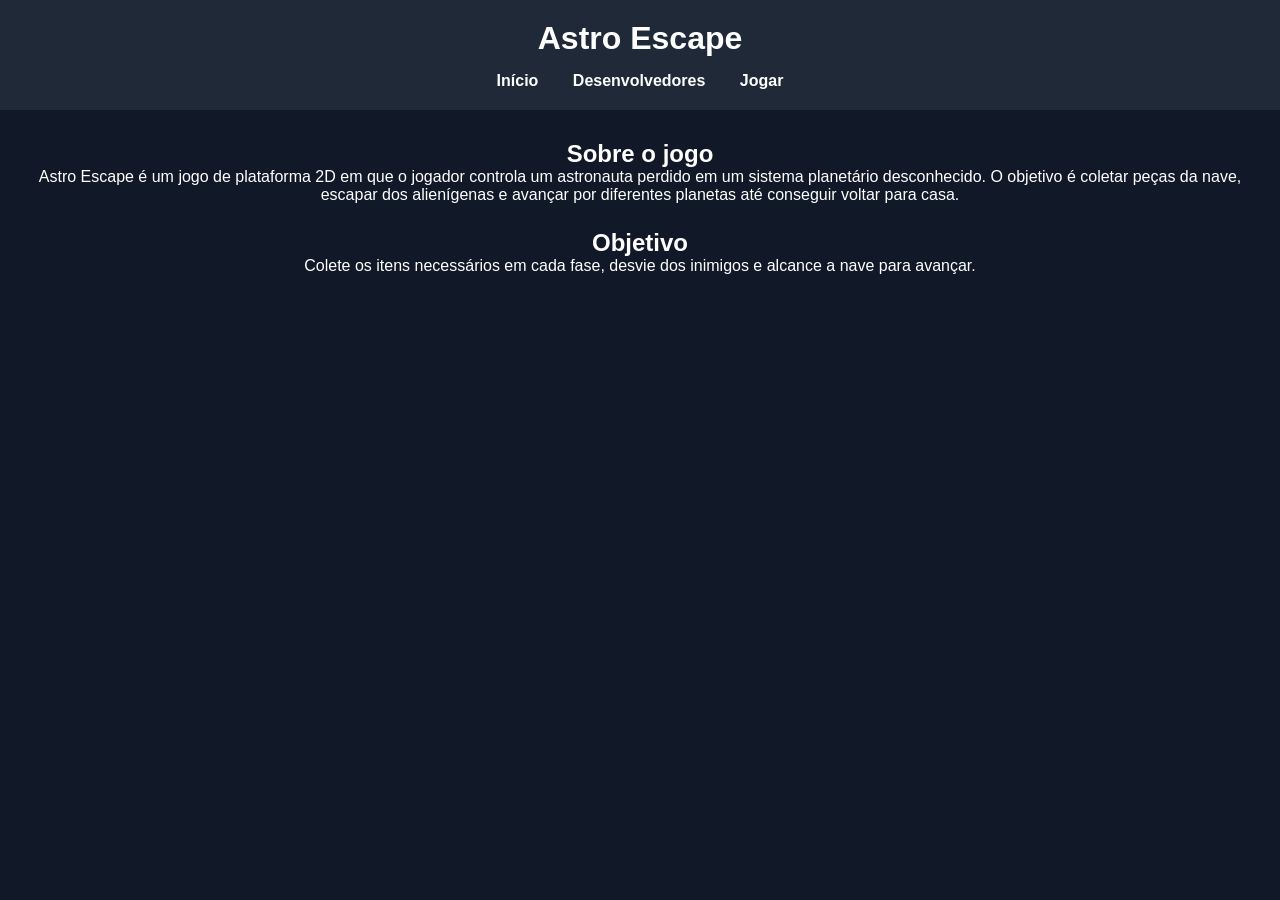
==== astro-escape/index.html @ e6461d93 "Add files via upload" ====
<!DOCTYPE html>
<html lang="en">
<head>
    <meta charset="UTF-8">
    <meta name="viewport" content="width=device-width, initial-scale=1.0">
    <title>Página Principal</title>
    <link rel="stylesheet" href="css/style.css">
</head>
<body>
    <header>
        <h1>Astro Escape</h1>
        <nav>
        <a href="index.html">Início</a>
        <a href="dev.html">Desenvolvedores</a>
        <a href="jogo.html">Jogar</a>
        </nav>
    </header>

    <main>
        <section>
            <h2>Sobre o jogo</h2>
            <p>
                Astro Escape é um jogo de plataforma 2D em que o jogador controla um astronauta
                perdido em um sistema planetário desconhecido. O objetivo é coletar peças da nave,
                escapar dos alienígenas e avançar por diferentes planetas até conseguir voltar para casa.
            </p>
        </section>

        <section>
            <h2>Objetivo</h2>
            <p>
                Colete os itens necessários em cada fase, desvie dos inimigos e alcance a nave para avançar.
            </p>
        </section>
    </main>
</body>
</html>
---- astro-escape/css/style.css ----
* {
  margin: 0;
  padding: 0;
  box-sizing: border-box;
}

body {
  background-color: #111827;
  color: white;
  font-family: Arial, sans-serif;
  text-align: center;
}

header {
  background-color: #1f2937;
  padding: 20px;
}

h1 {
  margin-bottom: 15px;
}

nav a {
  color: white;
  text-decoration: none;
  margin: 0 15px;
  font-weight: bold;
}

nav a:hover {
  color: #60a5fa;
}

main {
  padding: 30px 20px;
}

section {
  margin-bottom: 25px;
}

button {
  background-color: #2563eb;
  color: white;
  border: none;
  padding: 12px 20px;
  font-size: 16px;
  cursor: pointer;
  border-radius: 8px;
}

button:hover {
  background-color: #1d4ed8;
}

canvas {
  background-color: black;
  border: 2px solid white;
}

.hud {
  display: flex;
  justify-content: center;
  gap: 30px;
  font-size: 18px;
}
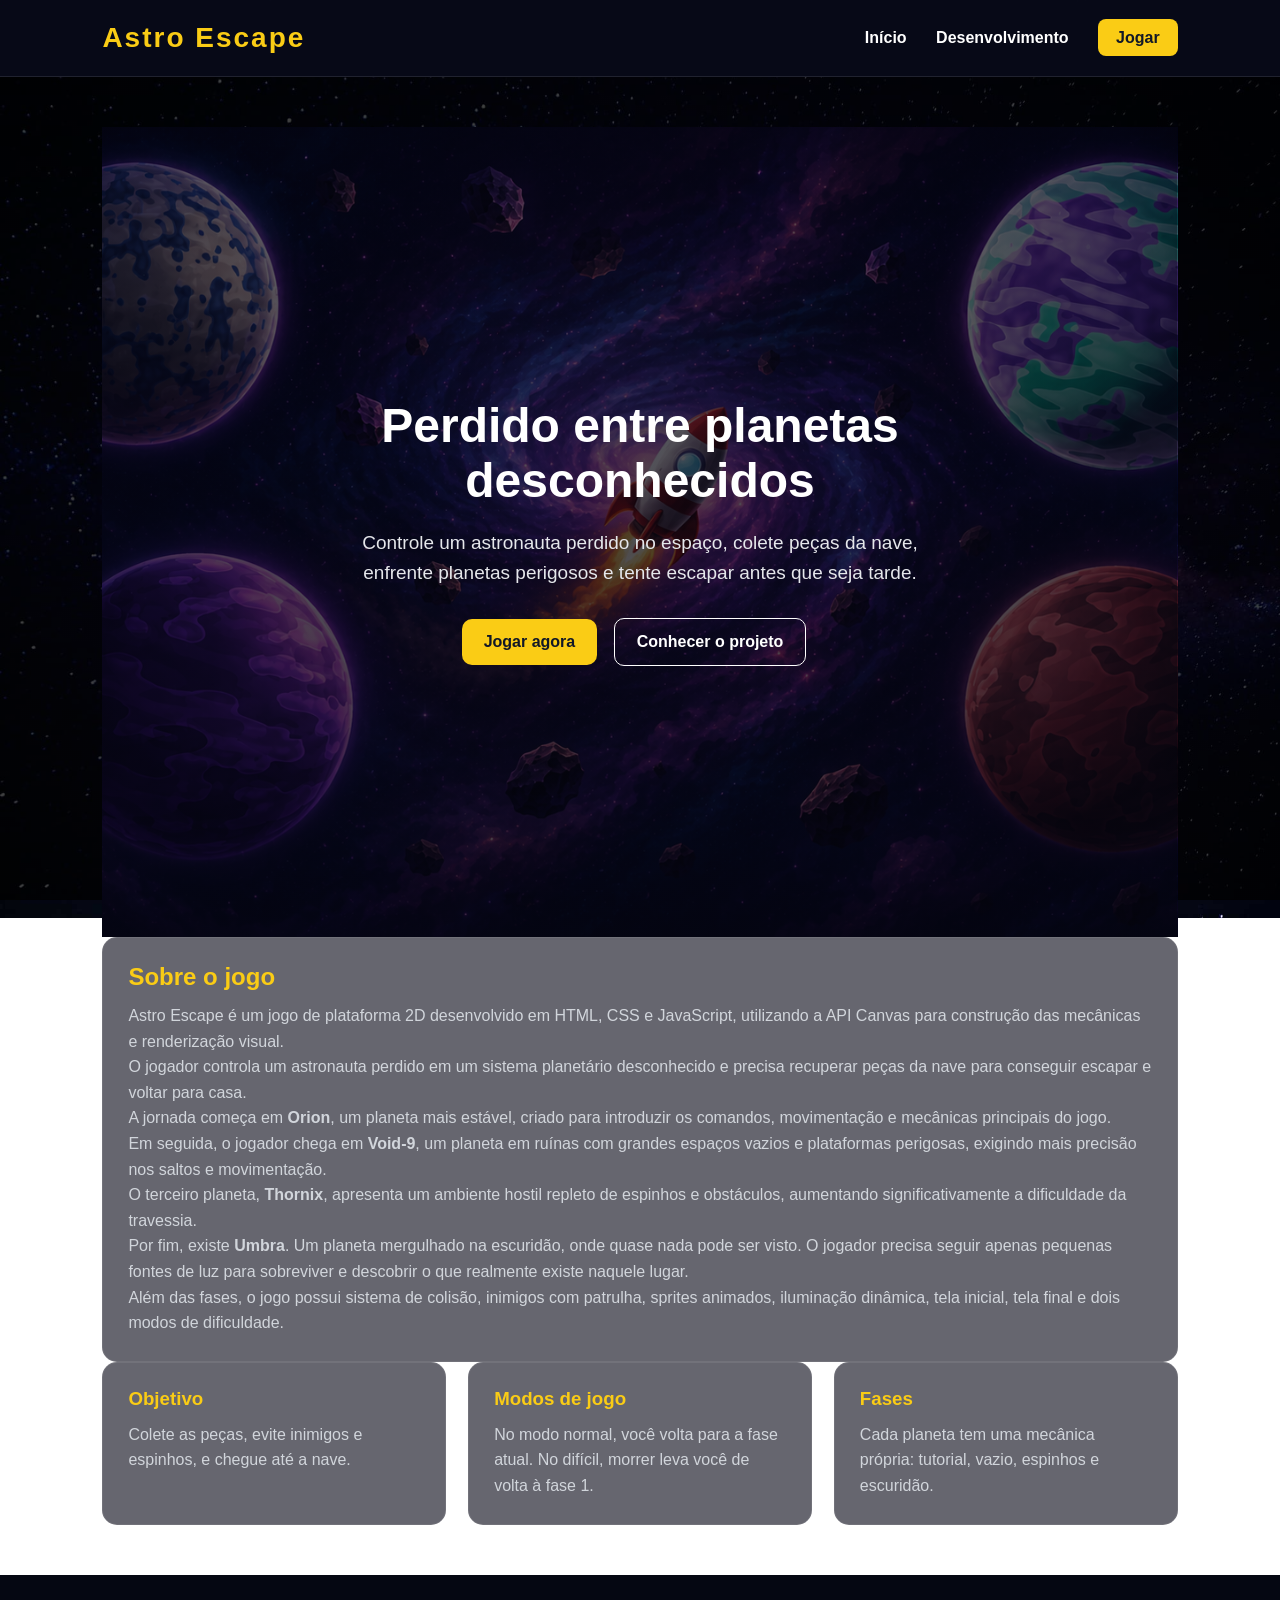
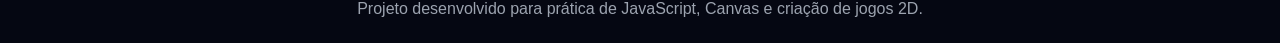
==== commit a68d9ff9: "Add files via upload" ====
--- a/astro-escape/index.html
+++ b/astro-escape/index.html
@@ -1,37 +1,100 @@
 <!DOCTYPE html>
-<html lang="en">
+<html lang="pt-br">
 <head>
-    <meta charset="UTF-8">
-    <meta name="viewport" content="width=device-width, initial-scale=1.0">
-    <title>Página Principal</title>
-    <link rel="stylesheet" href="css/style.css">
+  <meta charset="UTF-8">
+  <meta name="viewport" content="width=device-width, initial-scale=1.0">
+  <title>Astro Escape</title>
+  <link rel="stylesheet" href="css/style.css">
 </head>
 <body>
-    <header>
-        <h1>Astro Escape</h1>
-        <nav>
-        <a href="index.html">Início</a>
-        <a href="dev.html">Desenvolvedores</a>
-        <a href="jogo.html">Jogar</a>
-        </nav>
-    </header>
+  <header class="topo">
+    <h1>Astro Escape</h1>
+    <nav>
+      <a href="index.html">Início</a>
+      <a href="dev.html">Desenvolvimento</a>
+      <a href="jogo.html" class="btn-nav">Jogar</a>
+    </nav>
+  </header>
 
-    <main>
-        <section>
-            <h2>Sobre o jogo</h2>
-            <p>
-                Astro Escape é um jogo de plataforma 2D em que o jogador controla um astronauta
-                perdido em um sistema planetário desconhecido. O objetivo é coletar peças da nave,
-                escapar dos alienígenas e avançar por diferentes planetas até conseguir voltar para casa.
-            </p>
-        </section>
+  <main>
+    <section class="hero">
+      <div class="hero-texto">
+        <h2>Perdido entre planetas desconhecidos</h2>
+        <p>
+          Controle um astronauta perdido no espaço, colete peças da nave,
+          enfrente planetas perigosos e tente escapar antes que seja tarde.
+        </p>
+        <div class="botoes">
+          <a href="jogo.html" class="botao">Jogar agora</a>
+          <a href="#sobre" class="botao secundario">Conhecer o projeto</a>
+        </div>
+      </div>
+    </section>
 
-        <section>
-            <h2>Objetivo</h2>
-            <p>
-                Colete os itens necessários em cada fase, desvie dos inimigos e alcance a nave para avançar.
-            </p>
-        </section>
-    </main>
+    <section id="sobre" class="card">
+        <h2>Sobre o jogo</h2>
+
+        <p>
+        Astro Escape é um jogo de plataforma 2D desenvolvido em HTML, CSS e JavaScript,
+        utilizando a API Canvas para construção das mecânicas e renderização visual.
+        </p>
+
+        <p>
+        O jogador controla um astronauta perdido em um sistema planetário desconhecido
+        e precisa recuperar peças da nave para conseguir escapar e voltar para casa.
+        </p>
+
+        <p>
+        A jornada começa em <strong>Orion</strong>, um planeta mais estável,
+        criado para introduzir os comandos, movimentação e mecânicas principais do jogo.
+        </p>
+
+        <p>
+        Em seguida, o jogador chega em <strong>Void-9</strong>,
+        um planeta em ruínas com grandes espaços vazios e plataformas perigosas,
+        exigindo mais precisão nos saltos e movimentação.
+        </p>
+
+        <p>
+        O terceiro planeta, <strong>Thornix</strong>,
+        apresenta um ambiente hostil repleto de espinhos e obstáculos,
+        aumentando significativamente a dificuldade da travessia.
+        </p>
+
+        <p>
+        Por fim, existe <strong>Umbra</strong>.
+        Um planeta mergulhado na escuridão, onde quase nada pode ser visto.
+        O jogador precisa seguir apenas pequenas fontes de luz para sobreviver
+        e descobrir o que realmente existe naquele lugar.
+        </p>
+
+        <p>
+        Além das fases, o jogo possui sistema de colisão, inimigos com patrulha,
+        sprites animados, iluminação dinâmica, tela inicial, tela final
+        e dois modos de dificuldade.
+        </p>
+    </section>
+
+    <section class="grid">
+      <div class="card">
+        <h3>Objetivo</h3>
+        <p>Colete as peças, evite inimigos e espinhos, e chegue até a nave.</p>
+      </div>
+
+      <div class="card">
+        <h3>Modos de jogo</h3>
+        <p>No modo normal, você volta para a fase atual. No difícil, morrer leva você de volta à fase 1.</p>
+      </div>
+
+      <div class="card">
+        <h3>Fases</h3>
+        <p>Cada planeta tem uma mecânica própria: tutorial, vazio, espinhos e escuridão.</p>
+      </div>
+    </section>
+  </main>
+
+  <footer>
+    <p>Projeto desenvolvido para prática de JavaScript, Canvas e criação de jogos 2D.</p>
+  </footer>
 </body>
 </html>
--- a/astro-escape/css/style.css
+++ b/astro-escape/css/style.css
@@ -5,52 +5,159 @@
 }
 
 body {
-  background-color: #111827;
+  margin: 0;
   color: white;
   font-family: Arial, sans-serif;
-  text-align: center;
-}
-
-header {
-  background-color: #1f2937;
-  padding: 20px;
-}
-
-h1 {
-  margin-bottom: 15px;
+
+  background:
+    linear-gradient(rgba(0,0,0,0.75), rgba(0,0,0,0.75)),
+    url("../img/galaxia.jpg");
+
+  background-size: cover;
+  background-position: center;
+  background-attachment: fixed;
+  background-repeat: no-repeat;
+}
+
+.topo {
+  display: flex;
+  justify-content: space-between;
+  align-items: center;
+  padding: 22px 8%;
+  background: rgba(8, 10, 25, 0.95);
+  border-bottom: 1px solid rgba(255,255,255,0.1);
+}
+
+.topo h1 {
+  font-size: 28px;
+  color: #facc15;
+  letter-spacing: 2px;
 }
 
 nav a {
   color: white;
   text-decoration: none;
-  margin: 0 15px;
+  margin-left: 25px;
   font-weight: bold;
 }
 
+header {
+  background-color: rgba(10, 10, 20, 0.8);
+  backdrop-filter: blur(4px);
+}
+
 nav a:hover {
-  color: #60a5fa;
+  color: #facc15;
+}
+
+.btn-nav {
+  background: #facc15;
+  color: #111827;
+  padding: 10px 18px;
+  border-radius: 8px;
+}
+
+.btn-nav:hover {
+  color: #111827;
+  background: #fde047;
+}
+
+.hero {
+  min-height: 90vh;
+
+  display: flex;
+  align-items: center;
+  justify-content: center;
+
+  text-align: center;
+
+  padding: 40px 20px;
+
+  background-image:
+    linear-gradient(rgba(5, 5, 15, 0.65),
+    rgba(5, 5, 15, 0.75)),
+    url("../img/fundo-tela.png");
+
+  background-size: cover;
+  background-position: center;
+  background-repeat: no-repeat;
+}
+
+.hero-texto {
+  max-width: 560px;
+}
+
+.hero h2 {
+  font-size: 48px;
+  margin-bottom: 20px;
+}
+
+.hero p {
+  font-size: 19px;
+  line-height: 1.6;
+  color: #e5e7eb;
+}
+
+.botoes {
+  margin-top: 30px;
+}
+
+.botao {
+  display: inline-block;
+  background: #facc15;
+  color: #111827;
+  text-decoration: none;
+  padding: 14px 22px;
+  border-radius: 10px;
+  font-weight: bold;
+  margin-right: 12px;
+}
+
+.botao:hover {
+  background: #fde047;
+}
+
+.botao.secundario {
+  background: transparent;
+  color: white;
+  border: 1px solid white;
 }
 
 main {
-  padding: 30px 20px;
-}
-
-section {
-  margin-bottom: 25px;
-}
-
-button {
-  background-color: #2563eb;
-  color: white;
-  border: none;
-  padding: 12px 20px;
-  font-size: 16px;
-  cursor: pointer;
-  border-radius: 8px;
-}
-
-button:hover {
-  background-color: #1d4ed8;
+  padding: 50px 8%;
+}
+
+.card {
+  background-color: rgba(20, 20, 35, 0.65);
+
+  border-radius: 15px;
+  padding: 25px;
+
+  border: 1px solid rgba(255,255,255,0.08);
+}
+
+.card h2,
+.card h3 {
+  color: #facc15;
+  margin-bottom: 12px;
+}
+
+.card p {
+  color: #d1d5db;
+  line-height: 1.6;
+}
+
+.grid {
+  display: grid;
+  grid-template-columns: repeat(3, 1fr);
+  gap: 22px;
+}
+
+footer {
+  text-align: center;
+  padding: 25px;
+  color: #9ca3af;
+  background: #050712;
 }
 
 canvas {
@@ -63,4 +170,179 @@
   justify-content: center;
   gap: 30px;
   font-size: 18px;
+  margin: 15px;
+}
+
+@media (max-width: 800px) {
+  .topo {
+    flex-direction: column;
+    gap: 15px;
+  }
+
+  .hero h2 {
+    font-size: 34px;
+  }
+
+  .grid {
+    grid-template-columns: 1fr;
+  }
+}
+
+.pagina-jogo {
+  display: flex;
+  flex-direction: column;
+  align-items: center;
+}
+
+.jogo-container {
+  margin-top: 30px;
+}
+
+canvas {
+  background-color: black;
+  border: 3px solid rgba(255,255,255,0.15);
+  border-radius: 16px;
+  box-shadow: 0 0 25px rgba(0,0,0,0.6);
+}
+
+.hud {
+  display: flex;
+  gap: 20px;
+  margin: 30px 0;
+  flex-wrap: wrap;
+  justify-content: center;
+}
+
+.hud-card {
+  background: rgba(255,255,255,0.08);
+  border: 1px solid rgba(255,255,255,0.12);
+  border-radius: 14px;
+  padding: 18px 25px;
+  min-width: 120px;
+  text-align: center;
+}
+
+.hud-card p {
+  color: #9ca3af;
+  margin-bottom: 8px;
+}
+
+.hud-card span {
+  font-size: 24px;
+  font-weight: bold;
+  color: #facc15;
+}
+
+.comandos-simples {
+  text-align: center;
+  margin-top: 10px;
+  margin-bottom: 40px;
+}
+
+.comandos-simples h2 {
+  color: #facc15;
+  margin-bottom: 15px;
+}
+
+.comandos-simples p {
+  margin-bottom: 8px;
+  color: #d1d5db;
+  font-size: 17px;
+}
+
+.lista {
+  margin-top: 15px;
+  padding-left: 20px;
+  color: #d1d5db;
+}
+
+.lista li {
+  margin-bottom: 10px;
+}
+
+
+
+.dev-topo {
+  display: flex;
+  align-items: center;
+  justify-content: center;
+  gap: 40px;
+
+  flex-wrap: wrap;
+
+  margin-top: 50px;
+  margin-bottom: 60px;
+}
+
+.foto-dev {
+  width: 220px;
+  height: 220px;
+
+  object-fit: cover;
+
+  border-radius: 50%;
+
+  border: 3px solid #ffffff;
+}
+
+.dev-info {
+  max-width: 500px;
+  text-align: left;
+}
+
+.dev-info h2 {
+  font-size: 42px;
+  margin-bottom: 15px;
+}
+
+.dev-info p {
+  line-height: 1.7;
+  color: #d1d5db;
+}
+
+.processo-grid {
+  display: flex;
+  gap: 20px;
+
+  margin-top: 30px;
+
+  flex-wrap: wrap;
+
+  justify-content: center;
+}
+
+.processo-card {
+  background: rgba(255,255,255,0.05);
+
+  border-radius: 14px;
+
+  overflow: hidden;
+
+  width: 300px;
+
+  text-align: center;
+
+  padding-bottom: 20px;
+}
+
+.processo-card img {
+  width: 100%;
+  height: 180px;
+
+  object-fit: cover;
+}
+
+.processo-card h3 {
+  margin-top: 15px;
+  margin-bottom: 10px;
+
+  color: #facc15;
+}
+
+.processo-card p {
+  padding: 0 15px;
+
+  color: #d1d5db;
+
+  line-height: 1.5;
 }
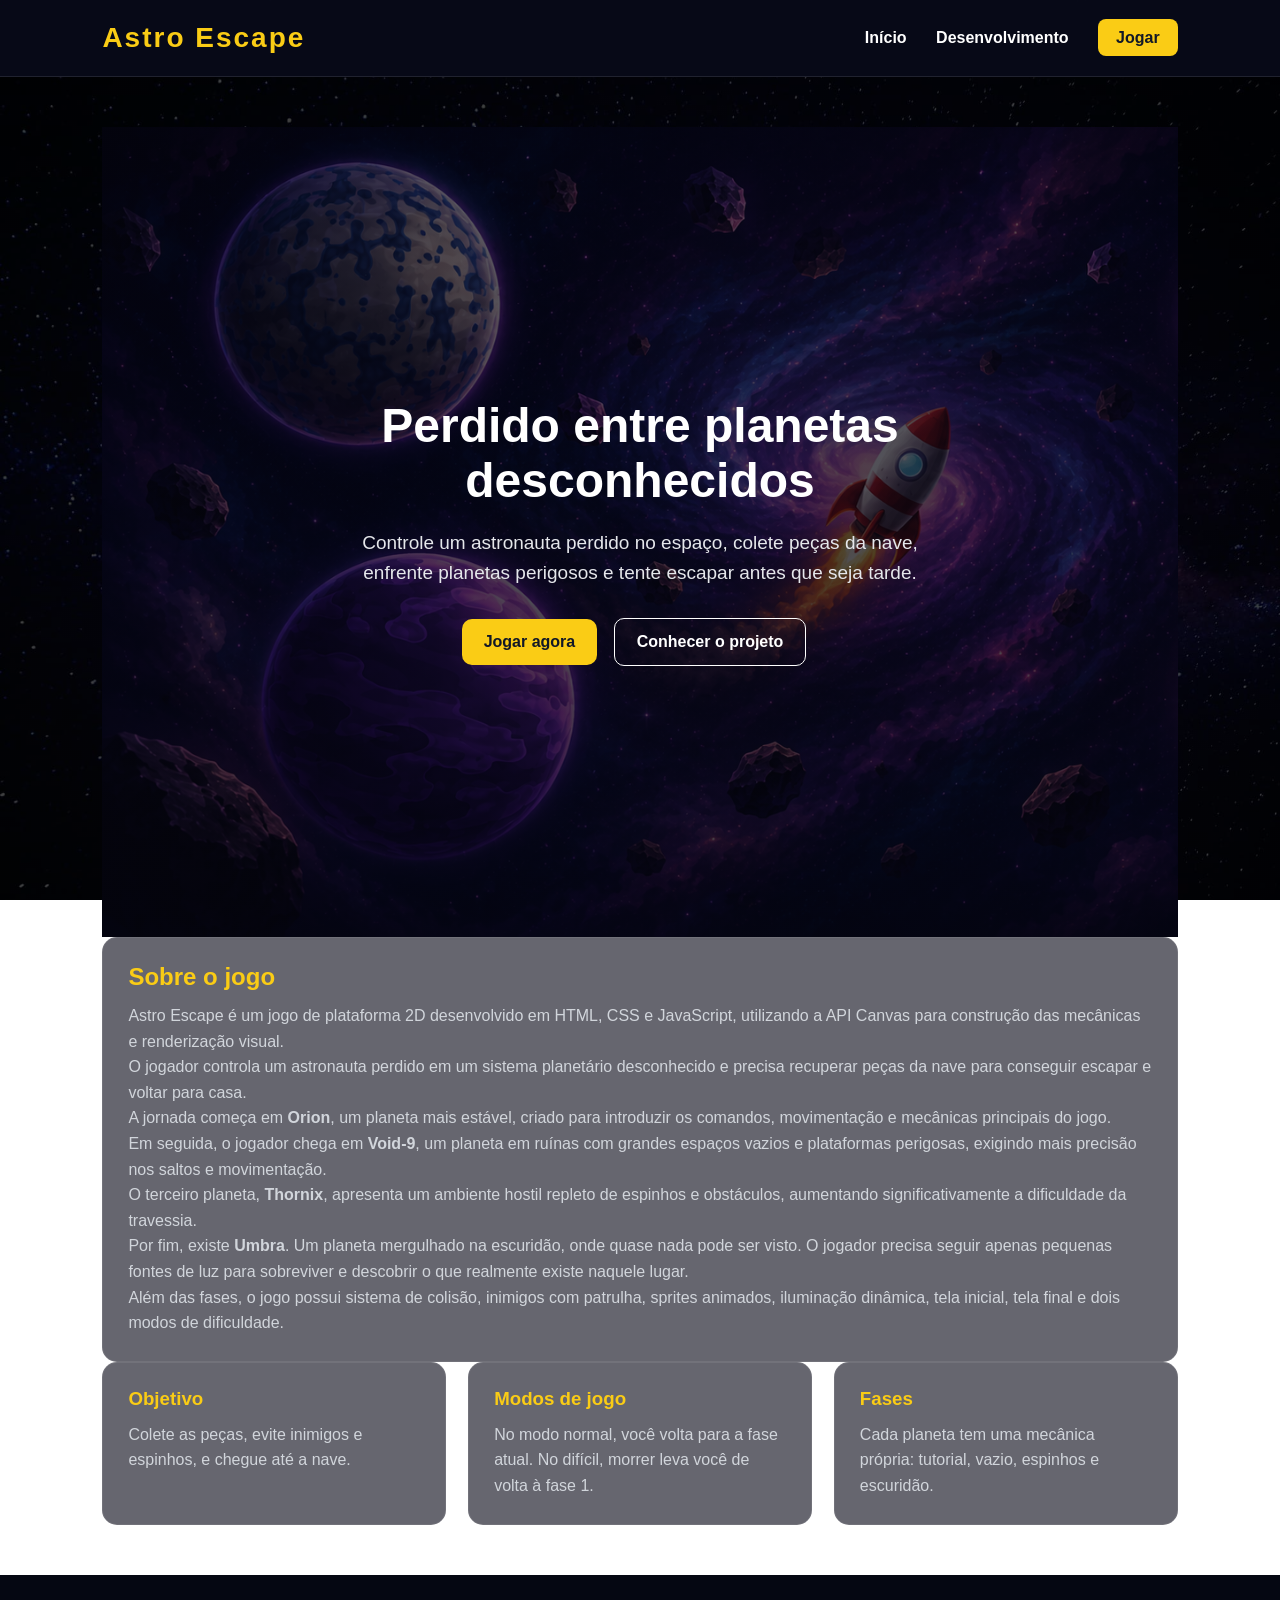
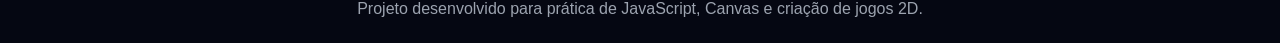
==== commit 7c3e2fa8: "Add files via upload" ====
--- a/astro-escape/index.html
+++ b/astro-escape/index.html
@@ -17,8 +17,8 @@
   </header>
 
   <main>
-    <section class="hero">
-      <div class="hero-texto">
+    <section class="banner">
+      <div class="banner-texto">
         <h2>Perdido entre planetas desconhecidos</h2>
         <p>
           Controle um astronauta perdido no espaço, colete peças da nave,
--- a/astro-escape/css/style.css
+++ b/astro-escape/css/style.css
@@ -1,348 +1,4 @@
-* {
-  margin: 0;
-  padding: 0;
-  box-sizing: border-box;
-}
-
-body {
-  margin: 0;
-  color: white;
-  font-family: Arial, sans-serif;
-
-  background:
-    linear-gradient(rgba(0,0,0,0.75), rgba(0,0,0,0.75)),
-    url("../img/galaxia.jpg");
-
-  background-size: cover;
-  background-position: center;
-  background-attachment: fixed;
-  background-repeat: no-repeat;
-}
-
-.topo {
-  display: flex;
-  justify-content: space-between;
-  align-items: center;
-  padding: 22px 8%;
-  background: rgba(8, 10, 25, 0.95);
-  border-bottom: 1px solid rgba(255,255,255,0.1);
-}
-
-.topo h1 {
-  font-size: 28px;
-  color: #facc15;
-  letter-spacing: 2px;
-}
-
-nav a {
-  color: white;
-  text-decoration: none;
-  margin-left: 25px;
-  font-weight: bold;
-}
-
-header {
-  background-color: rgba(10, 10, 20, 0.8);
-  backdrop-filter: blur(4px);
-}
-
-nav a:hover {
-  color: #facc15;
-}
-
-.btn-nav {
-  background: #facc15;
-  color: #111827;
-  padding: 10px 18px;
-  border-radius: 8px;
-}
-
-.btn-nav:hover {
-  color: #111827;
-  background: #fde047;
-}
-
-.hero {
-  min-height: 90vh;
-
-  display: flex;
-  align-items: center;
-  justify-content: center;
-
-  text-align: center;
-
-  padding: 40px 20px;
-
-  background-image:
-    linear-gradient(rgba(5, 5, 15, 0.65),
-    rgba(5, 5, 15, 0.75)),
-    url("../img/fundo-tela.png");
-
-  background-size: cover;
-  background-position: center;
-  background-repeat: no-repeat;
-}
-
-.hero-texto {
-  max-width: 560px;
-}
-
-.hero h2 {
-  font-size: 48px;
-  margin-bottom: 20px;
-}
-
-.hero p {
-  font-size: 19px;
-  line-height: 1.6;
-  color: #e5e7eb;
-}
-
-.botoes {
-  margin-top: 30px;
-}
-
-.botao {
-  display: inline-block;
-  background: #facc15;
-  color: #111827;
-  text-decoration: none;
-  padding: 14px 22px;
-  border-radius: 10px;
-  font-weight: bold;
-  margin-right: 12px;
-}
-
-.botao:hover {
-  background: #fde047;
-}
-
-.botao.secundario {
-  background: transparent;
-  color: white;
-  border: 1px solid white;
-}
-
-main {
-  padding: 50px 8%;
-}
-
-.card {
-  background-color: rgba(20, 20, 35, 0.65);
-
-  border-radius: 15px;
-  padding: 25px;
-
-  border: 1px solid rgba(255,255,255,0.08);
-}
-
-.card h2,
-.card h3 {
-  color: #facc15;
-  margin-bottom: 12px;
-}
-
-.card p {
-  color: #d1d5db;
-  line-height: 1.6;
-}
-
-.grid {
-  display: grid;
-  grid-template-columns: repeat(3, 1fr);
-  gap: 22px;
-}
-
-footer {
-  text-align: center;
-  padding: 25px;
-  color: #9ca3af;
-  background: #050712;
-}
-
-canvas {
-  background-color: black;
-  border: 2px solid white;
-}
-
-.hud {
-  display: flex;
-  justify-content: center;
-  gap: 30px;
-  font-size: 18px;
-  margin: 15px;
-}
-
-@media (max-width: 800px) {
-  .topo {
-    flex-direction: column;
-    gap: 15px;
-  }
-
-  .hero h2 {
-    font-size: 34px;
-  }
-
-  .grid {
-    grid-template-columns: 1fr;
-  }
-}
-
-.pagina-jogo {
-  display: flex;
-  flex-direction: column;
-  align-items: center;
-}
-
-.jogo-container {
-  margin-top: 30px;
-}
-
-canvas {
-  background-color: black;
-  border: 3px solid rgba(255,255,255,0.15);
-  border-radius: 16px;
-  box-shadow: 0 0 25px rgba(0,0,0,0.6);
-}
-
-.hud {
-  display: flex;
-  gap: 20px;
-  margin: 30px 0;
-  flex-wrap: wrap;
-  justify-content: center;
-}
-
-.hud-card {
-  background: rgba(255,255,255,0.08);
-  border: 1px solid rgba(255,255,255,0.12);
-  border-radius: 14px;
-  padding: 18px 25px;
-  min-width: 120px;
-  text-align: center;
-}
-
-.hud-card p {
-  color: #9ca3af;
-  margin-bottom: 8px;
-}
-
-.hud-card span {
-  font-size: 24px;
-  font-weight: bold;
-  color: #facc15;
-}
-
-.comandos-simples {
-  text-align: center;
-  margin-top: 10px;
-  margin-bottom: 40px;
-}
-
-.comandos-simples h2 {
-  color: #facc15;
-  margin-bottom: 15px;
-}
-
-.comandos-simples p {
-  margin-bottom: 8px;
-  color: #d1d5db;
-  font-size: 17px;
-}
-
-.lista {
-  margin-top: 15px;
-  padding-left: 20px;
-  color: #d1d5db;
-}
-
-.lista li {
-  margin-bottom: 10px;
-}
-
-
-
-.dev-topo {
-  display: flex;
-  align-items: center;
-  justify-content: center;
-  gap: 40px;
-
-  flex-wrap: wrap;
-
-  margin-top: 50px;
-  margin-bottom: 60px;
-}
-
-.foto-dev {
-  width: 220px;
-  height: 220px;
-
-  object-fit: cover;
-
-  border-radius: 50%;
-
-  border: 3px solid #ffffff;
-}
-
-.dev-info {
-  max-width: 500px;
-  text-align: left;
-}
-
-.dev-info h2 {
-  font-size: 42px;
-  margin-bottom: 15px;
-}
-
-.dev-info p {
-  line-height: 1.7;
-  color: #d1d5db;
-}
-
-.processo-grid {
-  display: flex;
-  gap: 20px;
-
-  margin-top: 30px;
-
-  flex-wrap: wrap;
-
-  justify-content: center;
-}
-
-.processo-card {
-  background: rgba(255,255,255,0.05);
-
-  border-radius: 14px;
-
-  overflow: hidden;
-
-  width: 300px;
-
-  text-align: center;
-
-  padding-bottom: 20px;
-}
-
-.processo-card img {
-  width: 100%;
-  height: 180px;
-
-  object-fit: cover;
-}
-
-.processo-card h3 {
-  margin-top: 15px;
-  margin-bottom: 10px;
-
-  color: #facc15;
-}
-
-.processo-card p {
-  padding: 0 15px;
-
-  color: #d1d5db;
-
-  line-height: 1.5;
-}+@import url("global.css");
+@import url("index.css");
+@import url("jogo.css");
+@import url("dev.css");
